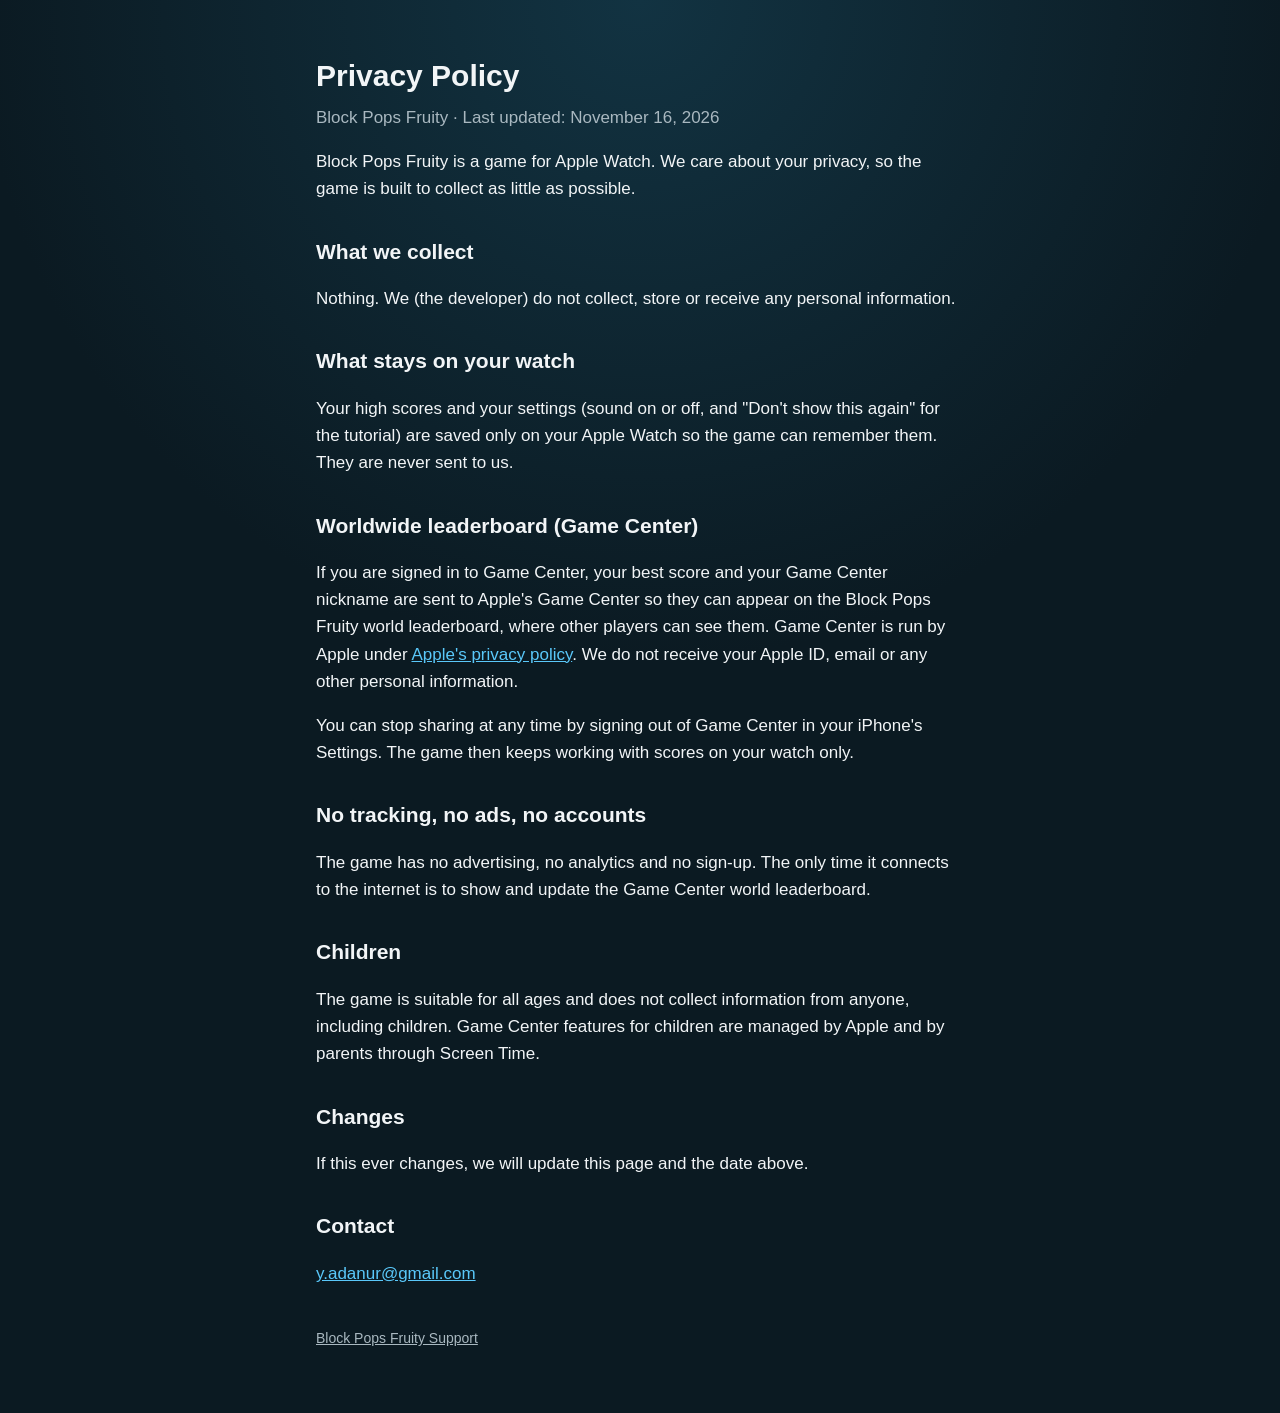
==== privacy.html @ 986c9992 "Block Pops Fruity support and privacy pages" ====
<!doctype html>
<html lang="en">
<head>
  <meta charset="utf-8">
  <meta name="viewport" content="width=device-width, initial-scale=1">
  <title>Block Pops Fruity Privacy</title>
  <meta name="description" content="Privacy policy for Block Pops Fruity, a block puzzle game for Apple Watch.">
  <link rel="stylesheet" href="style.css">
</head>
<body>
<main>
  <h1>Privacy Policy</h1>
  <p class="sub">Block Pops Fruity · Last updated: November 16, 2026</p>

  <p>Block Pops Fruity is a game for Apple Watch. We care about your privacy, so the game is built to collect as little as possible.</p>

  <h2>What we collect</h2>
  <p>Nothing. We (the developer) do not collect, store or receive any personal information.</p>

  <h2>What stays on your watch</h2>
  <p>Your high scores and your settings (sound on or off, and "Don't show this again" for the tutorial) are saved only on your Apple Watch so the game can remember them. They are never sent to us.</p>

  <h2>Worldwide leaderboard (Game Center)</h2>
  <p>If you are signed in to Game Center, your best score and your Game Center nickname are sent to Apple's Game Center so they can appear on the Block Pops Fruity world leaderboard, where other players can see them. Game Center is run by Apple under <a href="https://www.apple.com/legal/privacy/">Apple's privacy policy</a>. We do not receive your Apple ID, email or any other personal information.</p>
  <p>You can stop sharing at any time by signing out of Game Center in your iPhone's Settings. The game then keeps working with scores on your watch only.</p>

  <h2>No tracking, no ads, no accounts</h2>
  <p>The game has no advertising, no analytics and no sign-up. The only time it connects to the internet is to show and update the Game Center world leaderboard.</p>

  <h2>Children</h2>
  <p>The game is suitable for all ages and does not collect information from anyone, including children. Game Center features for children are managed by Apple and by parents through Screen Time.</p>

  <h2>Changes</h2>
  <p>If this ever changes, we will update this page and the date above.</p>

  <h2>Contact</h2>
  <p><a href="mailto:y.adanur@gmail.com">y.adanur@gmail.com</a></p>

  <footer>
    <a href="index.html">Block Pops Fruity Support</a>
  </footer>
</main>
</body>
</html>
---- style.css ----
:root {
  --bg: #0b1a22;
  --card: #13262f;
  --text: #f2f5f7;
  --muted: #a9b8c0;
  --accent: #4cd964;
  --link: #5ac8fa;
}
* { box-sizing: border-box; }
body {
  margin: 0;
  background: radial-gradient(circle at top, #123342 0%, var(--bg) 60%) fixed;
  background-color: var(--bg);
  color: var(--text);
  font: 17px/1.6 -apple-system, BlinkMacSystemFont, "SF Pro Rounded", "Segoe UI", Roboto, sans-serif;
}
main { max-width: 680px; margin: 0 auto; padding: 40px 16px 64px; }
.tiles { display: flex; flex-wrap: wrap; gap: 6px; margin-bottom: 8px; }
.tiles span {
  display: inline-grid; place-items: center;
  width: 34px; height: 34px; border-radius: 8px;
  font-weight: 800; color: #fff; font-size: 18px;
}
h1 { font-size: 30px; margin: 12px 0 4px; }
h2 { font-size: 21px; margin: 32px 0 8px; }
p, li { color: var(--text); }
.sub { color: var(--muted); margin-top: 0; }
.card { background: var(--card); border-radius: 16px; padding: 20px; margin-top: 20px; }
a { color: var(--link); }
.button {
  display: inline-block; background: var(--accent); color: #062b0f;
  font-weight: 700; text-decoration: none; padding: 10px 20px; border-radius: 999px;
}
footer { margin-top: 40px; color: var(--muted); font-size: 14px; }
footer a { color: var(--muted); }
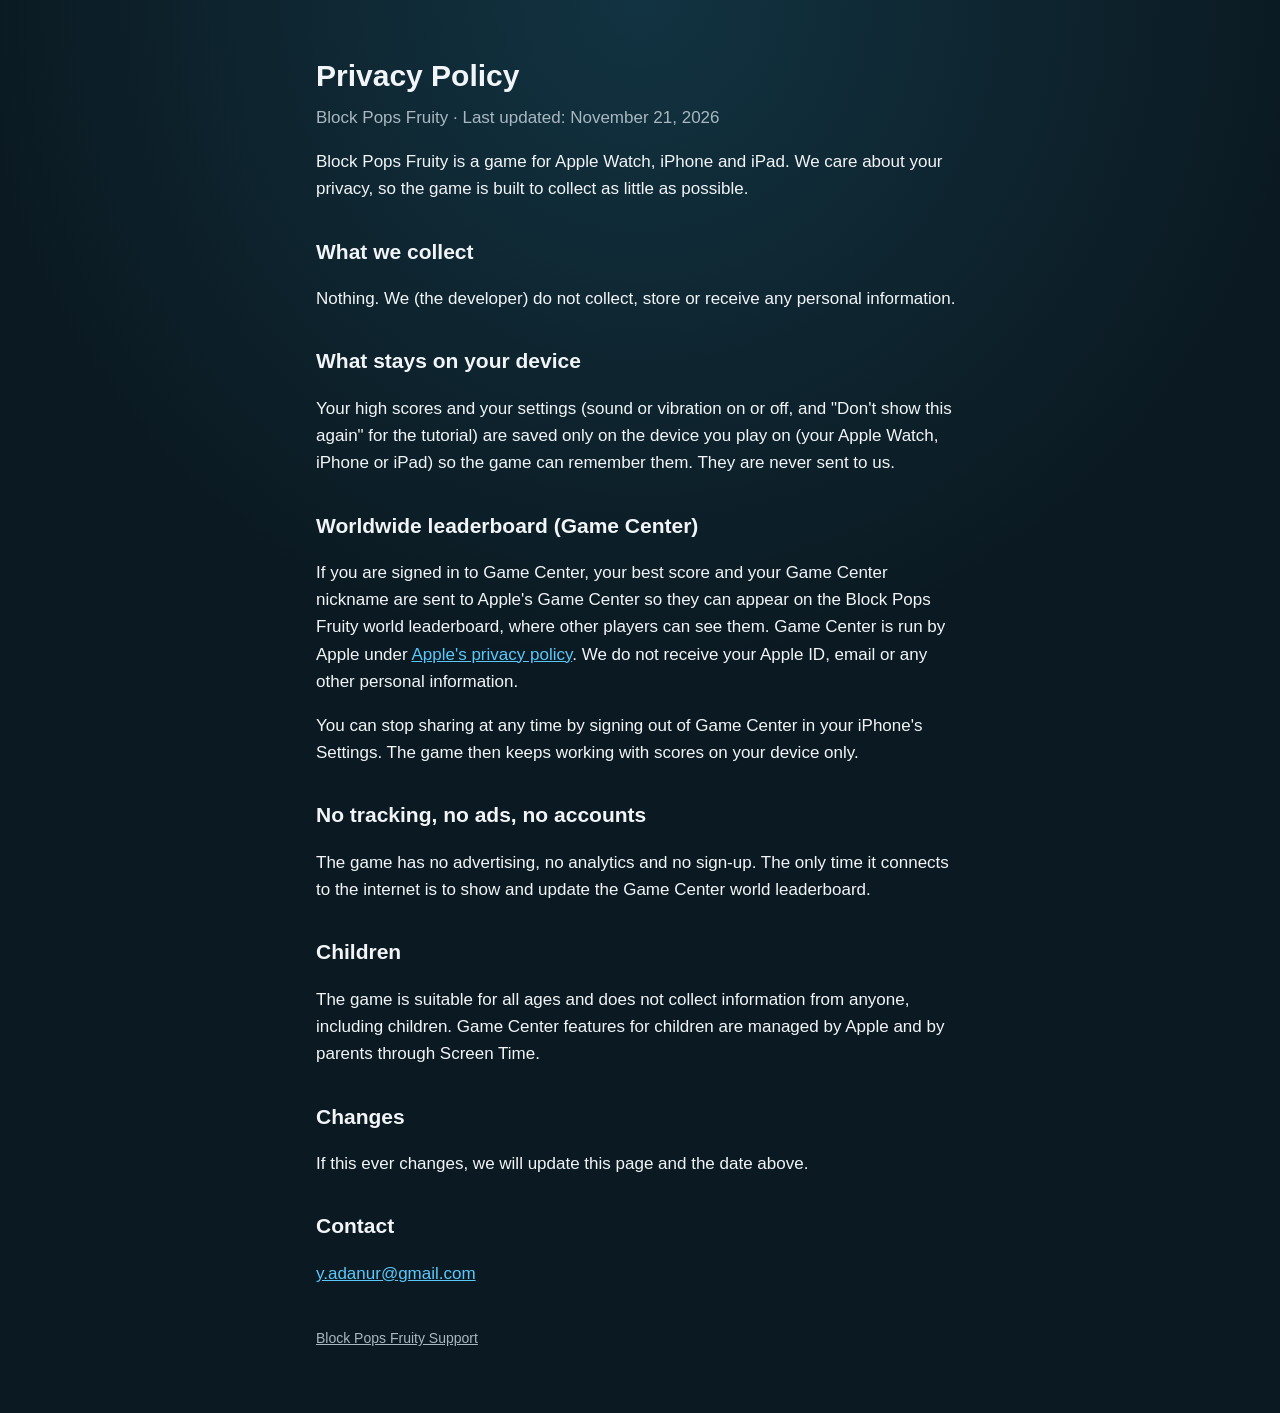
==== commit 28c8dcdd: "Add iPhone and iPad to support and privacy pages" ====
--- a/privacy.html
+++ b/privacy.html
@@ -4,25 +4,25 @@
   <meta charset="utf-8">
   <meta name="viewport" content="width=device-width, initial-scale=1">
   <title>Block Pops Fruity Privacy</title>
-  <meta name="description" content="Privacy policy for Block Pops Fruity, a block puzzle game for Apple Watch.">
+  <meta name="description" content="Privacy policy for Block Pops Fruity, a block puzzle game for Apple Watch, iPhone and iPad.">
   <link rel="stylesheet" href="style.css">
 </head>
 <body>
 <main>
   <h1>Privacy Policy</h1>
-  <p class="sub">Block Pops Fruity · Last updated: November 16, 2026</p>
+  <p class="sub">Block Pops Fruity · Last updated: November 21, 2026</p>
 
-  <p>Block Pops Fruity is a game for Apple Watch. We care about your privacy, so the game is built to collect as little as possible.</p>
+  <p>Block Pops Fruity is a game for Apple Watch, iPhone and iPad. We care about your privacy, so the game is built to collect as little as possible.</p>
 
   <h2>What we collect</h2>
   <p>Nothing. We (the developer) do not collect, store or receive any personal information.</p>
 
-  <h2>What stays on your watch</h2>
-  <p>Your high scores and your settings (sound on or off, and "Don't show this again" for the tutorial) are saved only on your Apple Watch so the game can remember them. They are never sent to us.</p>
+  <h2>What stays on your device</h2>
+  <p>Your high scores and your settings (sound or vibration on or off, and "Don't show this again" for the tutorial) are saved only on the device you play on (your Apple Watch, iPhone or iPad) so the game can remember them. They are never sent to us.</p>
 
   <h2>Worldwide leaderboard (Game Center)</h2>
   <p>If you are signed in to Game Center, your best score and your Game Center nickname are sent to Apple's Game Center so they can appear on the Block Pops Fruity world leaderboard, where other players can see them. Game Center is run by Apple under <a href="https://www.apple.com/legal/privacy/">Apple's privacy policy</a>. We do not receive your Apple ID, email or any other personal information.</p>
-  <p>You can stop sharing at any time by signing out of Game Center in your iPhone's Settings. The game then keeps working with scores on your watch only.</p>
+  <p>You can stop sharing at any time by signing out of Game Center in your iPhone's Settings. The game then keeps working with scores on your device only.</p>
 
   <h2>No tracking, no ads, no accounts</h2>
   <p>The game has no advertising, no analytics and no sign-up. The only time it connects to the internet is to show and update the Game Center world leaderboard.</p>
